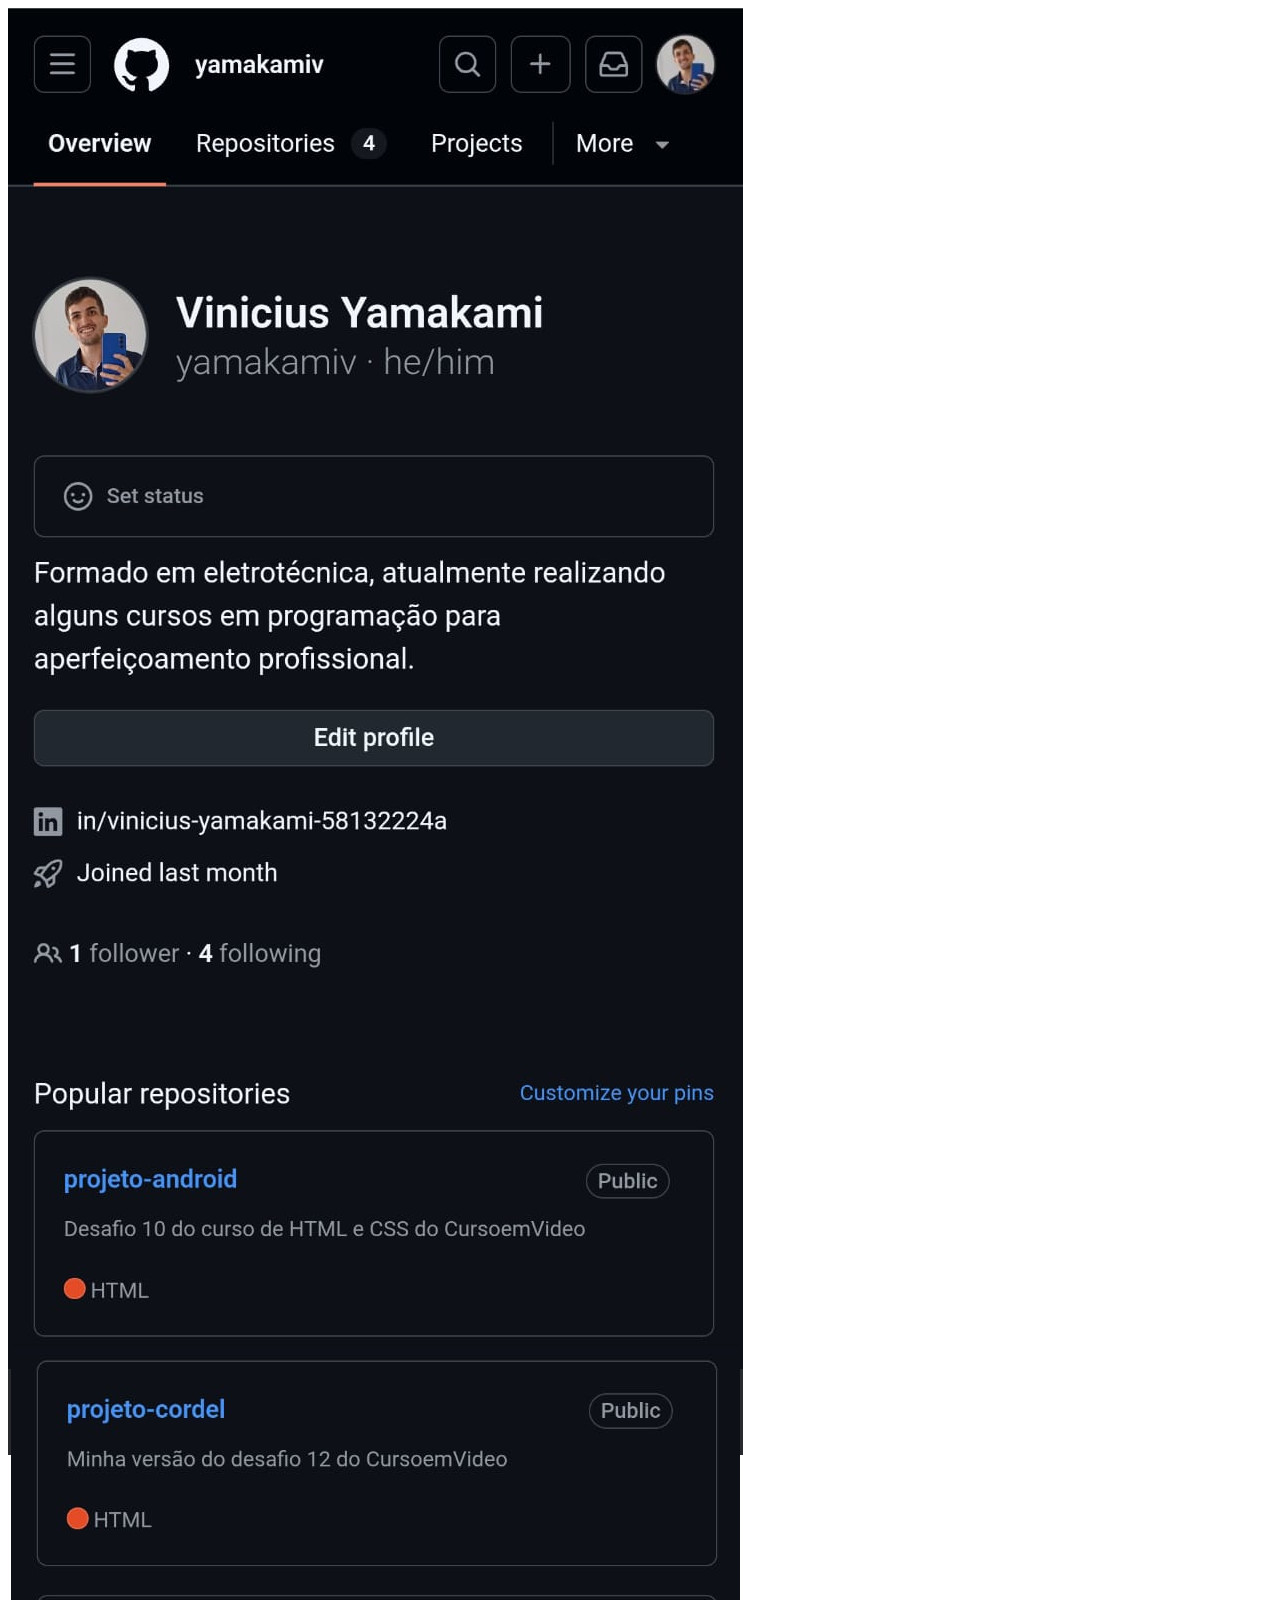
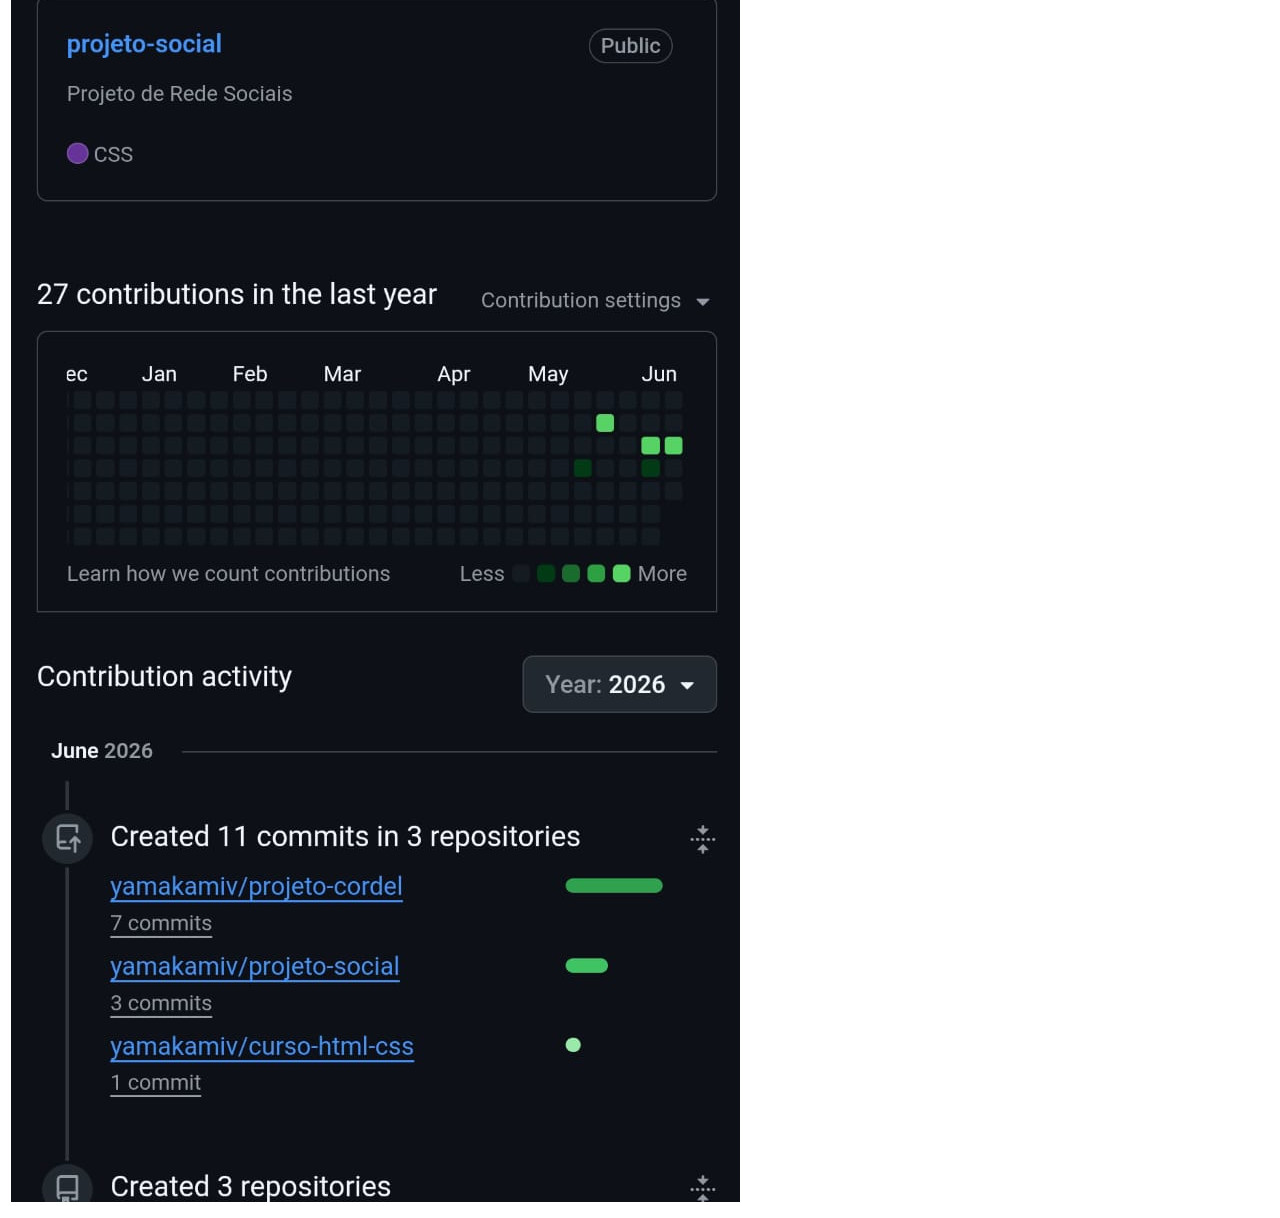
==== github.html @ 6d6ff969 "Configurando o Iframe Foi configurado o iframe e editados as img que serviram de tela das outras pag" ====
<!DOCTYPE html>
<html lang="pt-br">
<head>
    <meta charset="UTF-8">
    <meta name="viewport" content="width=device-width, initial-scale=1.0">
    <title>Github</title>
</head>
<body>
    <img src="imagens/tela-github.jpg" alt="">
</body>
</html>
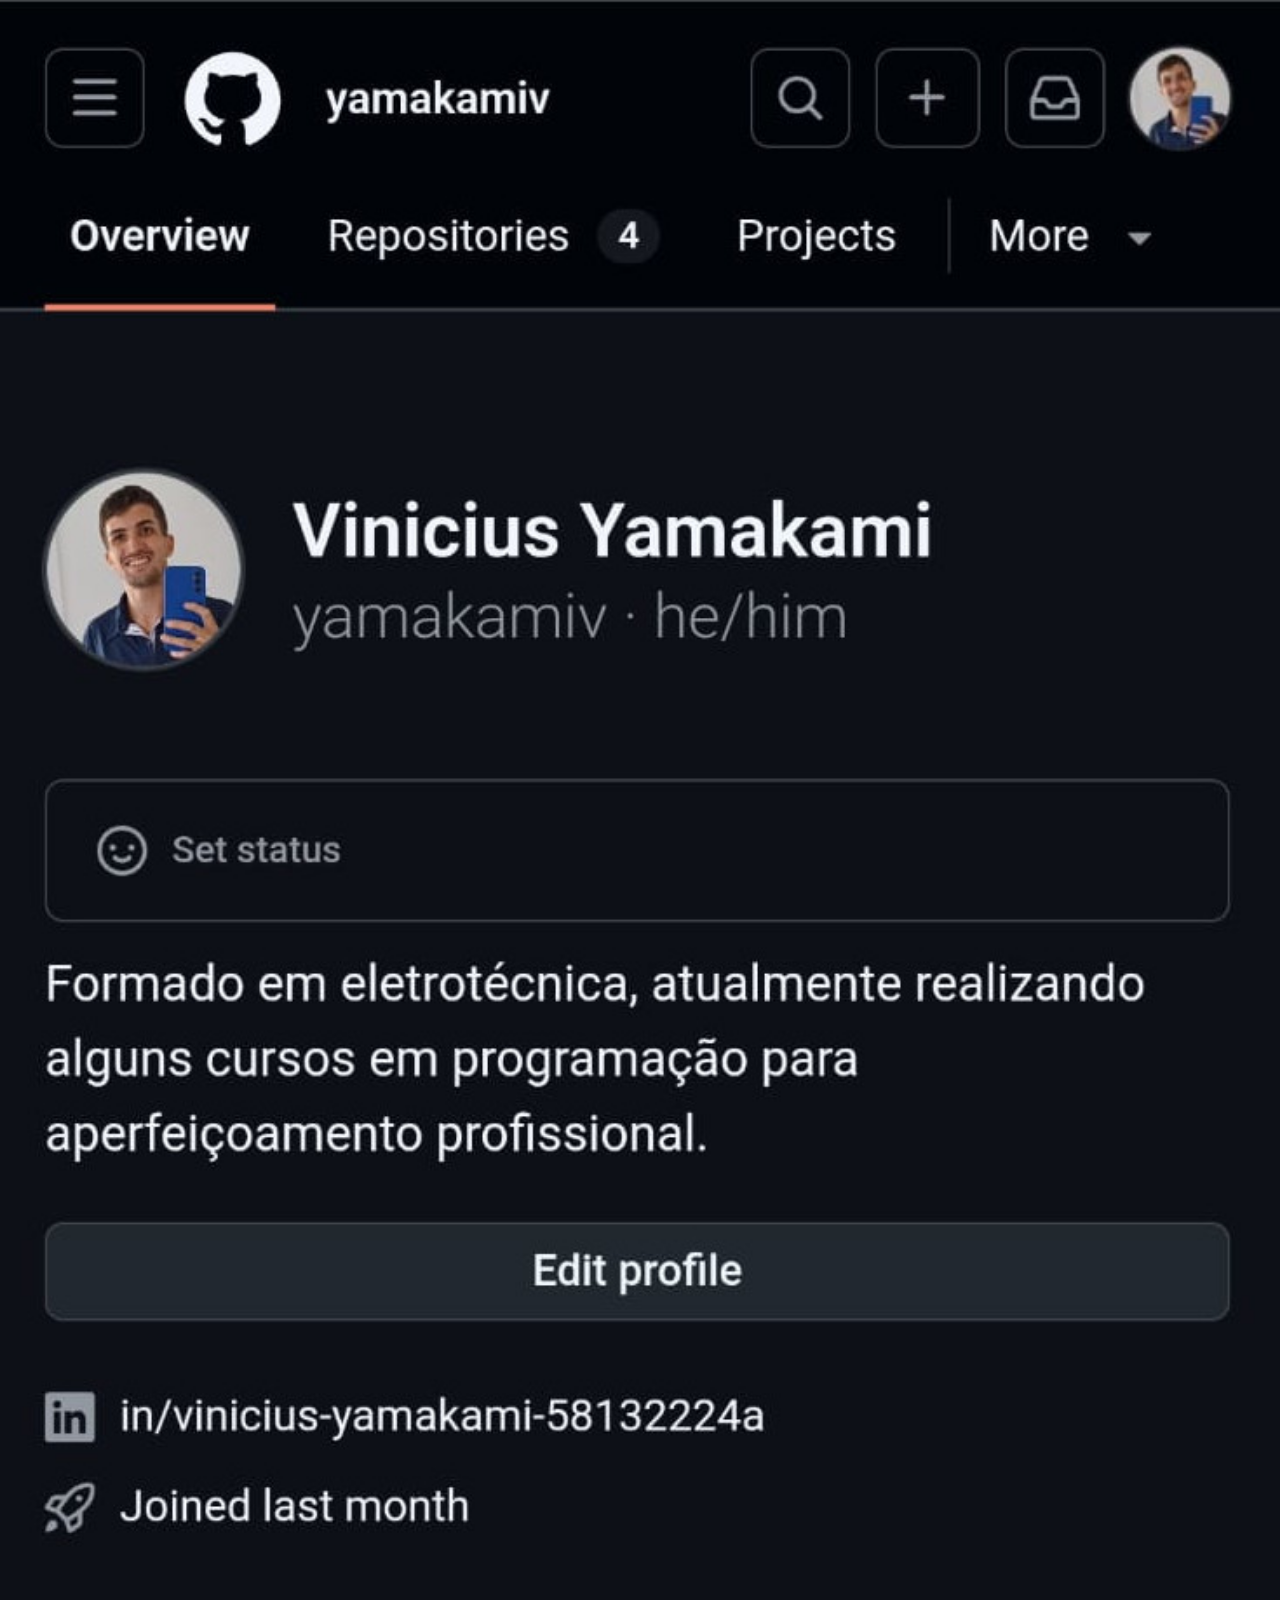
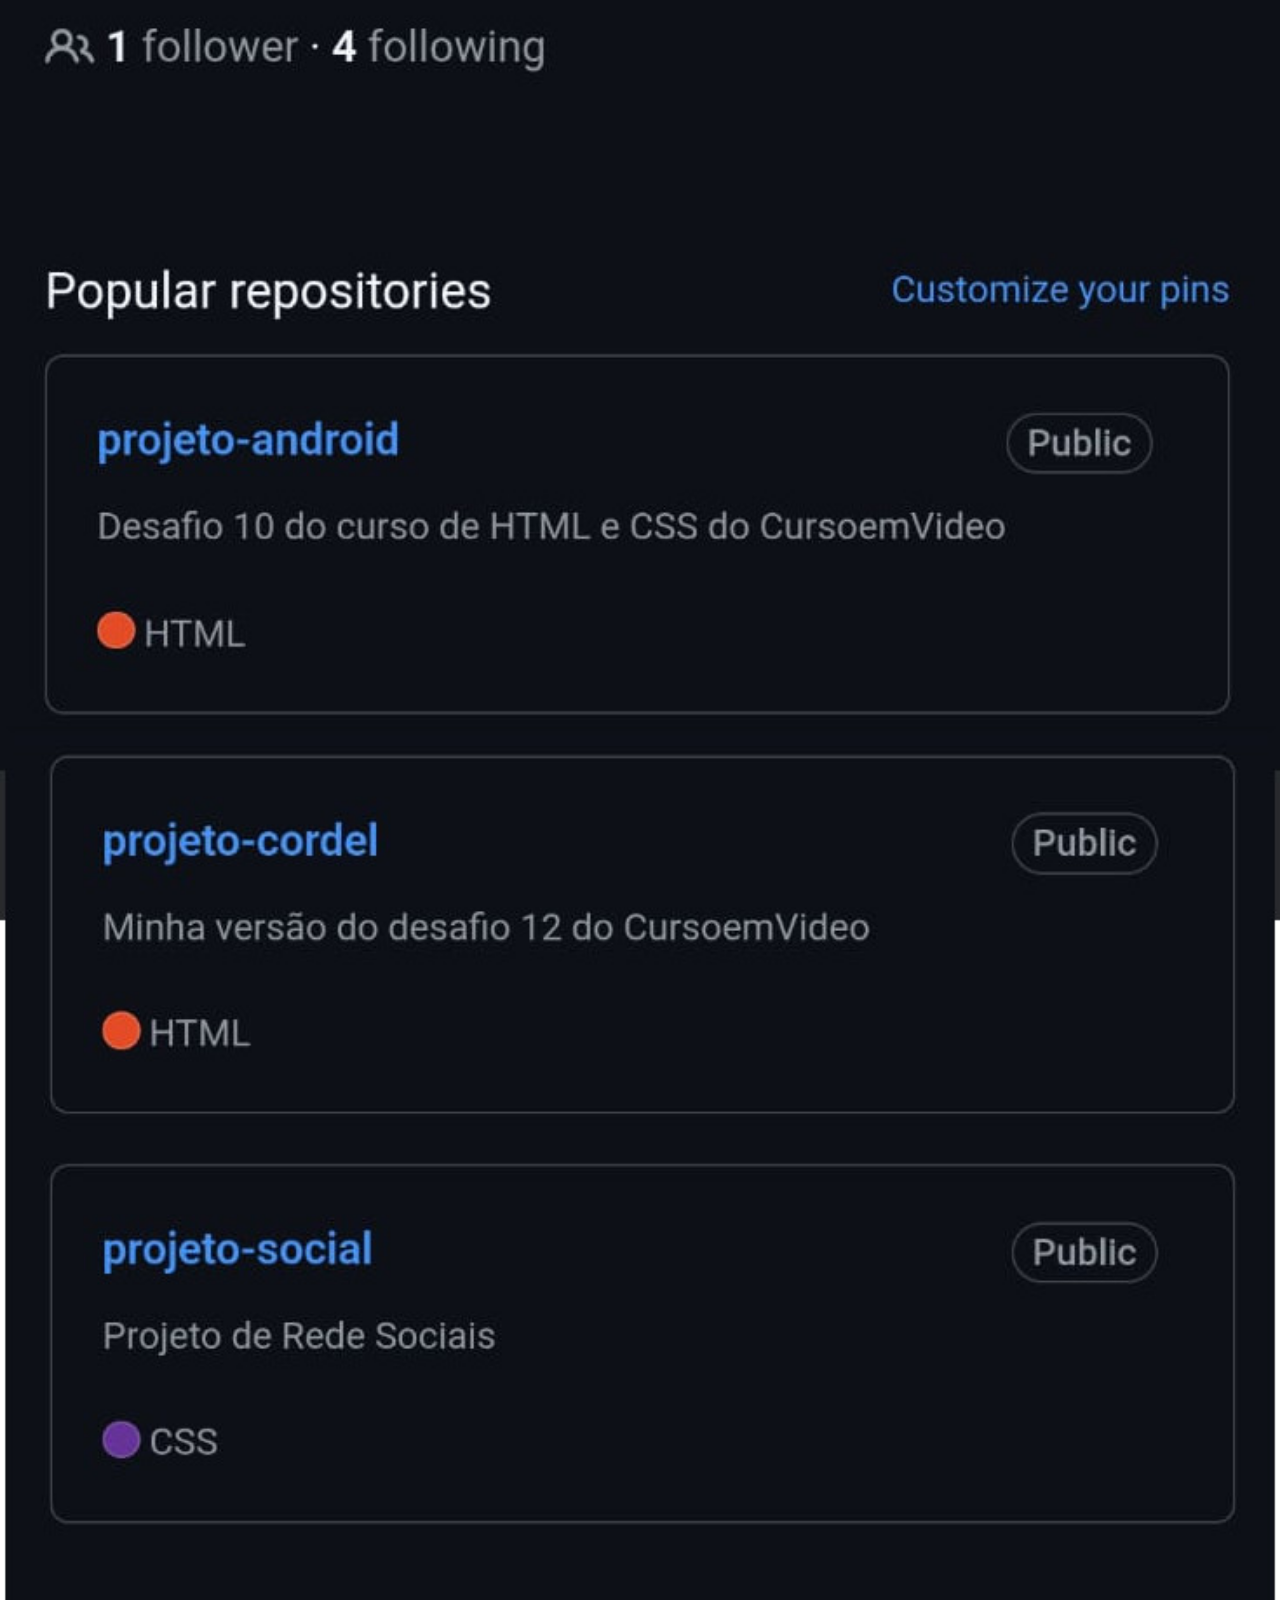
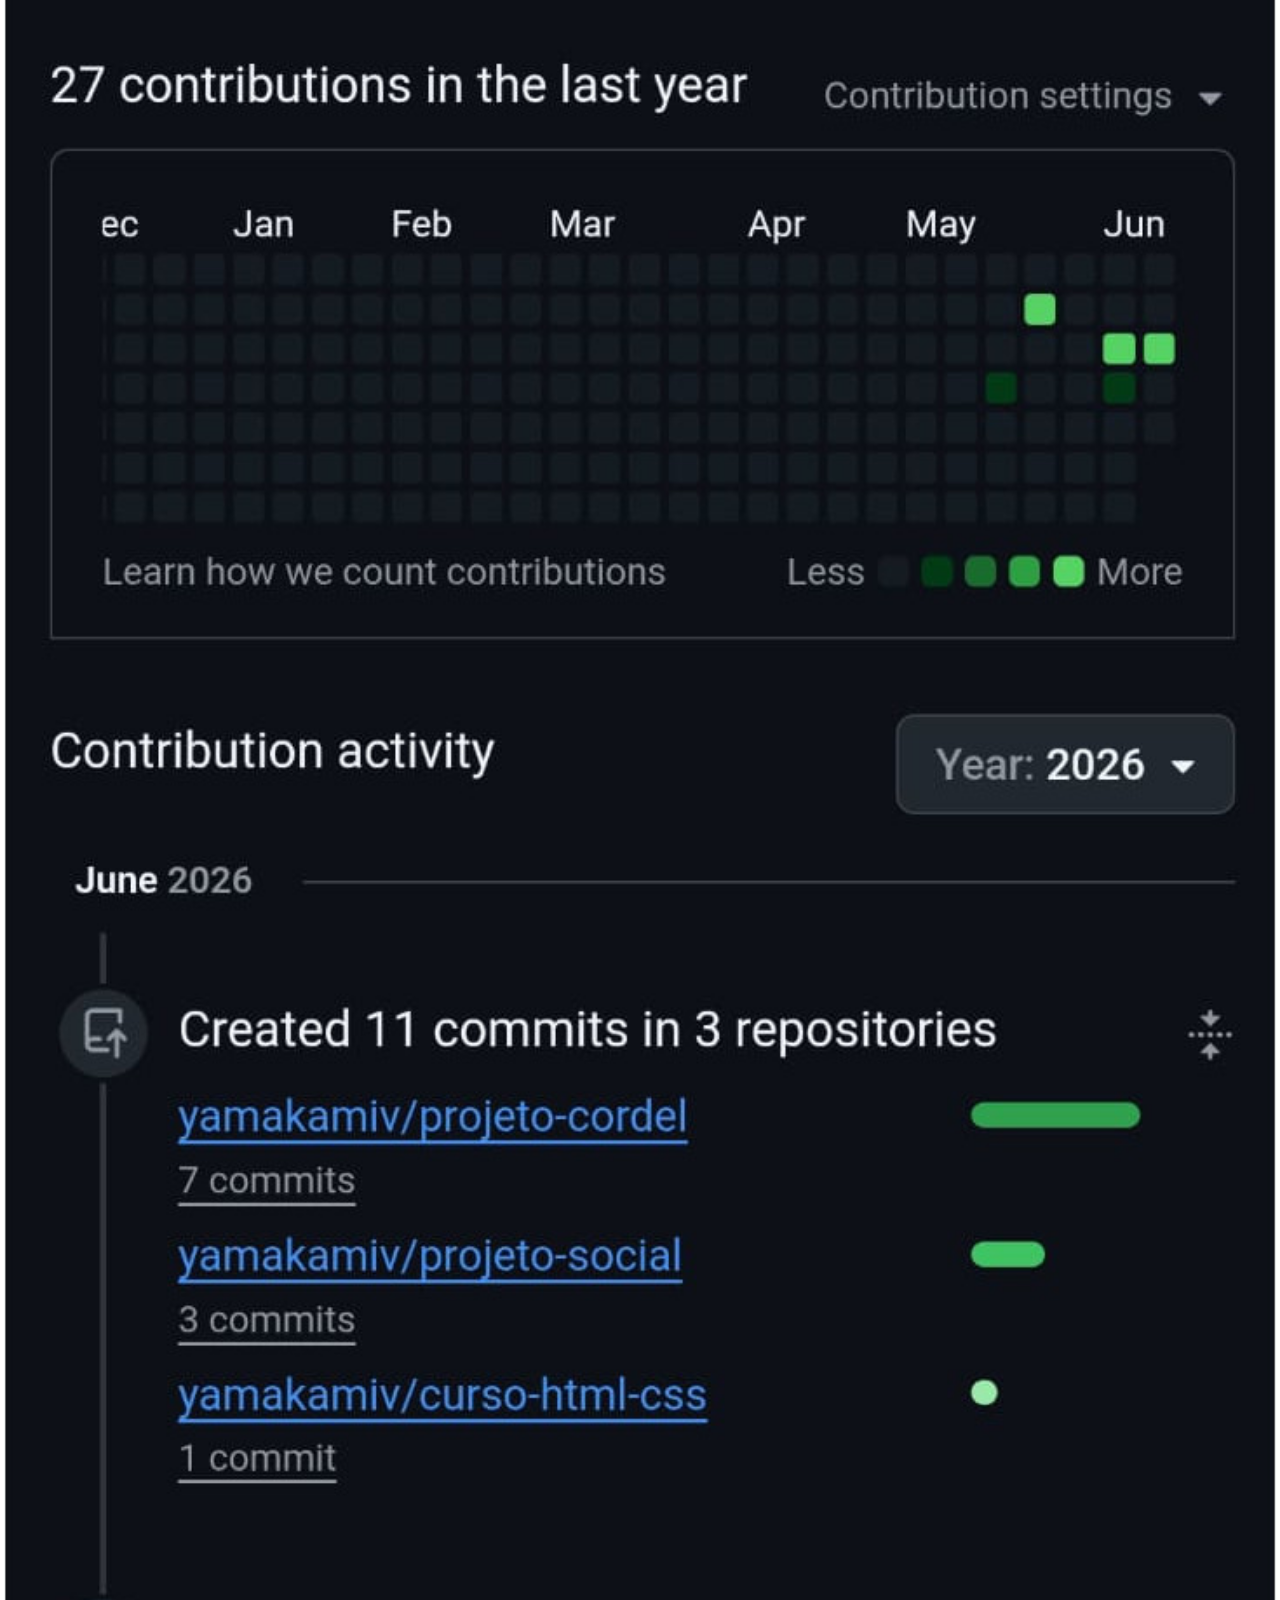
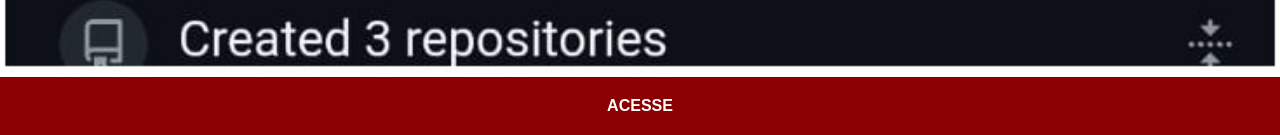
==== commit 71234f46: "Criação das paginas" ====
--- a/github.html
+++ b/github.html
@@ -4,8 +4,10 @@
     <meta charset="UTF-8">
     <meta name="viewport" content="width=device-width, initial-scale=1.0">
     <title>Github</title>
+    <link rel="stylesheet" href="/estilos/style-social.css">
 </head>
 <body>
     <img src="imagens/tela-github.jpg" alt="">
+    <a href="https://github.com/yamakamiv" target="_blank">ACESSE</a>
 </body>
 </html>
--- a/estilos/style-social.css
+++ b/estilos/style-social.css
@@ -0,0 +1,29 @@
+@charset "UTF-8";
+
+*{
+    margin: 0;
+    padding: 0;
+    font-family: Arial, Helvetica, sans-serif;
+}
+
+::-webkit-scrollbar {
+    width: 0px;
+    height: 0px;
+}
+a{
+    display: block;
+    padding: 20px;
+    text-align: center;
+    text-decoration: none;
+    font-weight: bolder;
+    color: white;
+    background-color: darkred;
+}
+
+a:hover{
+    background-color: red;
+}
+
+img{
+  width: 100vw;
+}
